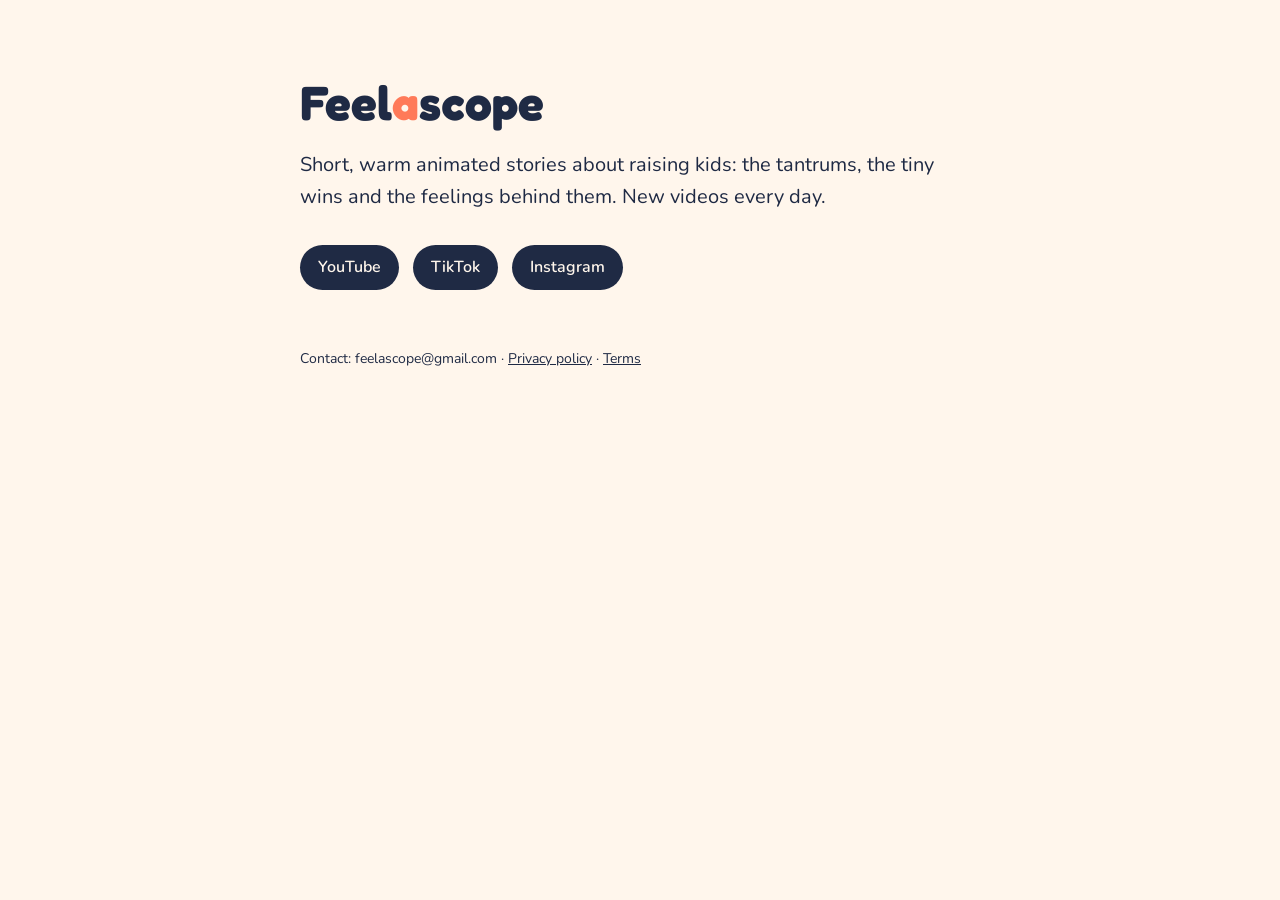
==== index.html @ 780f79e3 "Feelascope homepage, privacy policy en terms Co-Authored-By: Claude Opus 5.5 <noreply@anthropic.com>" ====
<!DOCTYPE html>
<html lang="en">
<head>
<meta charset="utf-8">
<meta name="viewport" content="width=device-width, initial-scale=1">
<title>Feelascope – parenting, one feeling at a time</title>
<link href="https://fonts.googleapis.com/css2?family=Fredoka:wght@500;600&family=Nunito:wght@400;600&display=swap" rel="stylesheet">
<style>
  body{margin:0;font-family:Nunito,system-ui,sans-serif;background:#FFF6EC;color:#1F2A44;line-height:1.6}
  main{max-width:680px;margin:0 auto;padding:64px 24px}
  h1{font-family:Fredoka,sans-serif;font-size:48px;margin:0 0 8px;color:#1F2A44}
  h1 span{color:#FF7A59}
  p.lead{font-size:20px;margin:0 0 32px}
  .links a{display:inline-block;margin:0 10px 10px 0;padding:10px 18px;border-radius:999px;background:#1F2A44;color:#FFF6EC;text-decoration:none;font-weight:600}
  footer{margin-top:48px;font-size:14px}
  footer a{color:#1F2A44}
</style>
</head>
<body>
<main>
  <h1>Feel<span>a</span>scope</h1>
  <p class="lead">Short, warm animated stories about raising kids: the tantrums, the tiny wins and the feelings behind them. New videos every day.</p>
  <div class="links">
    <a href="https://www.youtube.com/@feelascope">YouTube</a>
    <a href="https://www.tiktok.com/@feelascope">TikTok</a>
    <a href="https://www.instagram.com/feelascope">Instagram</a>
  </div>
  <footer>
    Contact: feelascope@gmail.com · <a href="privacy.html">Privacy policy</a> · <a href="terms.html">Terms</a>
  </footer>
</main>
</body>
</html>
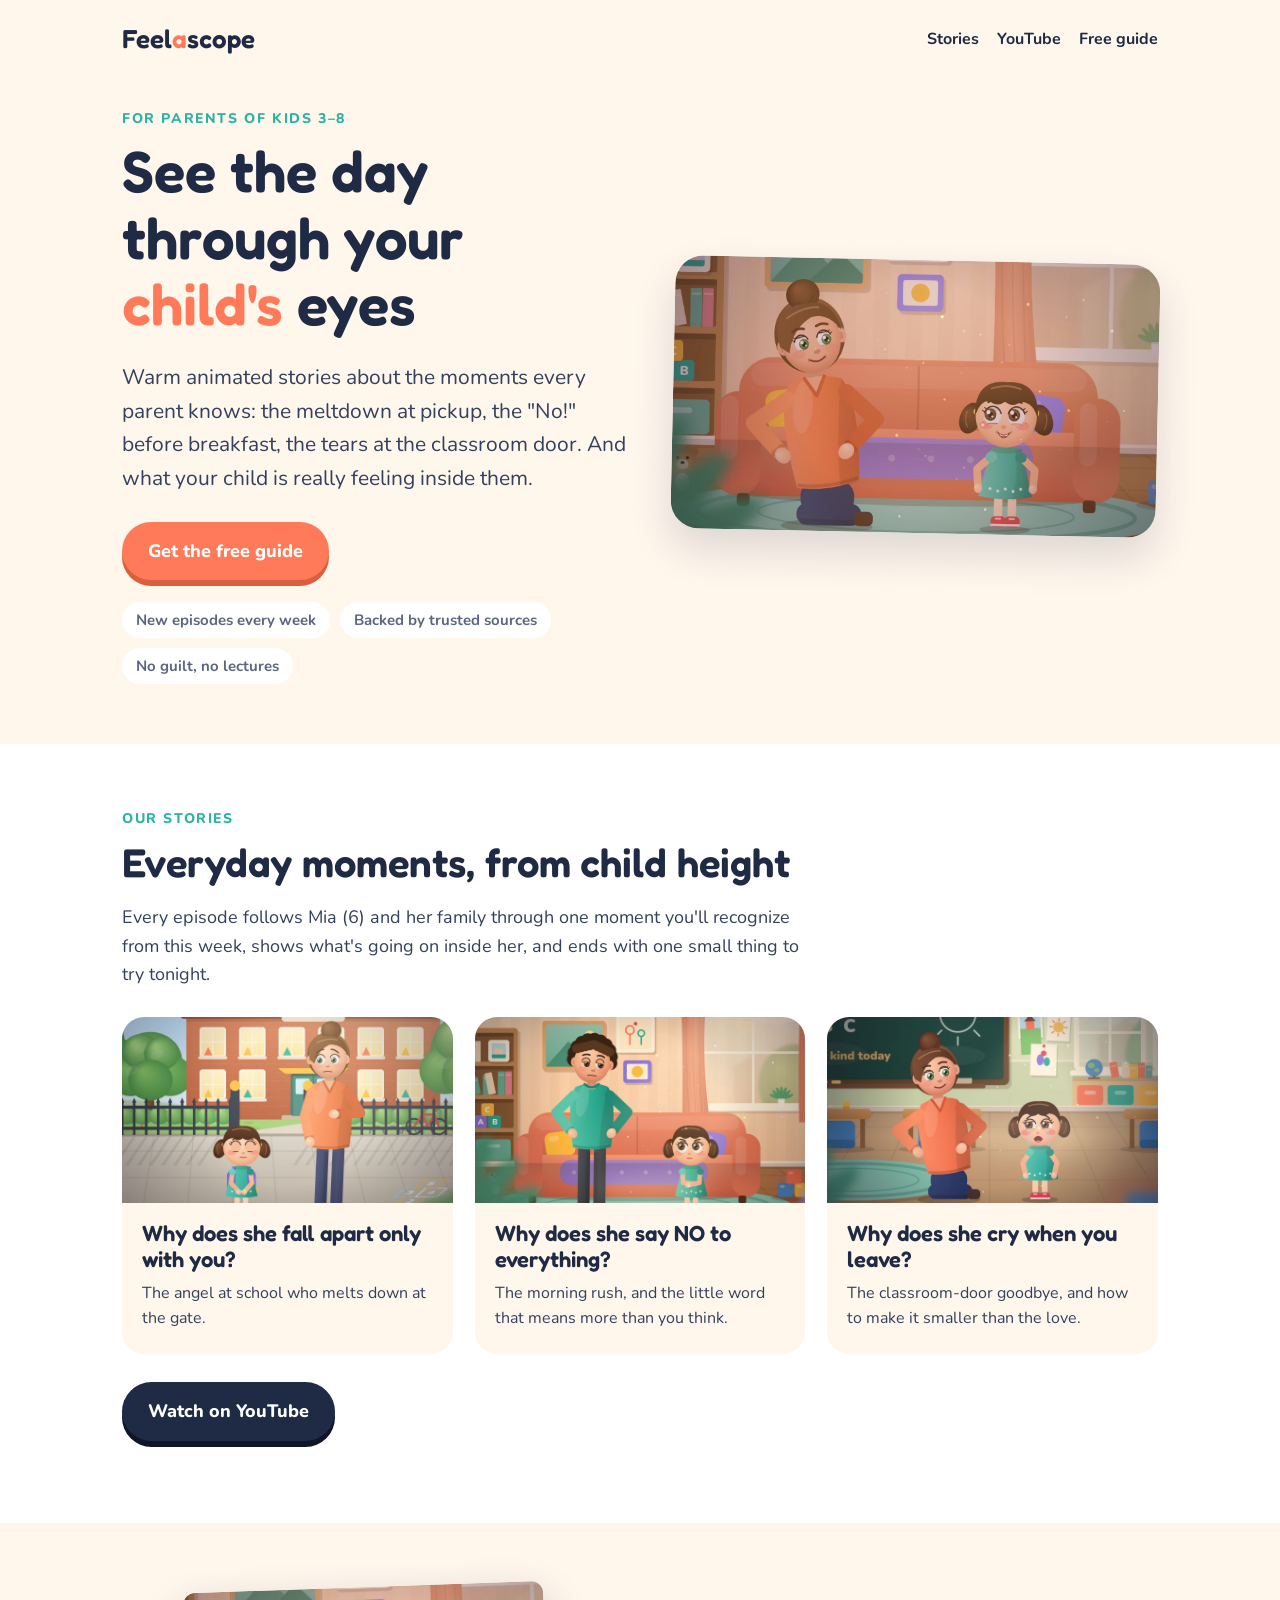
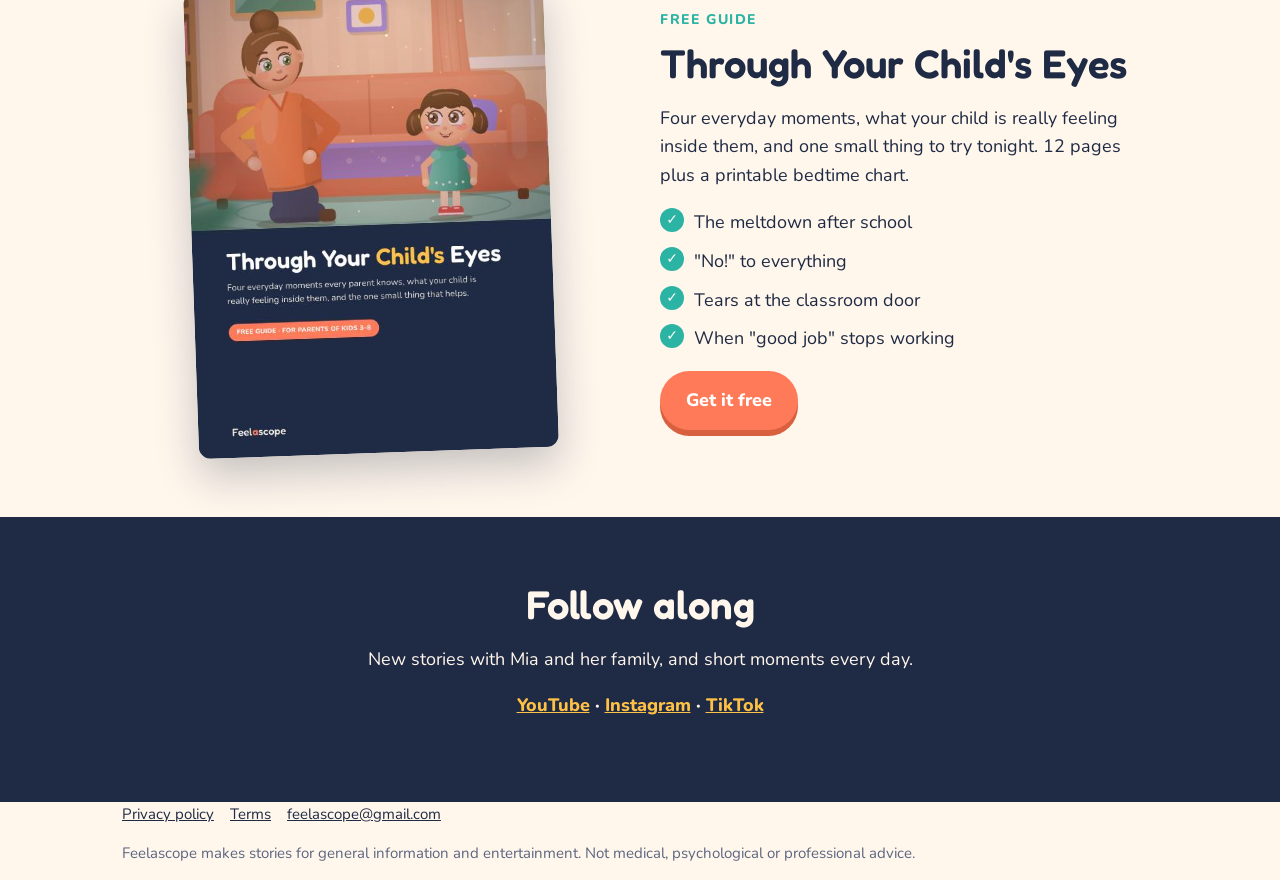
==== commit 201de8a1: "Nieuwe website: home, gratis gids (Through Your Child's Eyes), bedankpagina, privacy met nieuwsbrief" ====
--- a/index.html
+++ b/index.html
@@ -3,31 +3,78 @@
 <head>
 <meta charset="utf-8">
 <meta name="viewport" content="width=device-width, initial-scale=1">
-<title>Feelascope – parenting, one feeling at a time</title>
-<link href="https://fonts.googleapis.com/css2?family=Fredoka:wght@500;600&family=Nunito:wght@400;600&display=swap" rel="stylesheet">
-<style>
-  body{margin:0;font-family:Nunito,system-ui,sans-serif;background:#FFF6EC;color:#1F2A44;line-height:1.6}
-  main{max-width:680px;margin:0 auto;padding:64px 24px}
-  h1{font-family:Fredoka,sans-serif;font-size:48px;margin:0 0 8px;color:#1F2A44}
-  h1 span{color:#FF7A59}
-  p.lead{font-size:20px;margin:0 0 32px}
-  .links a{display:inline-block;margin:0 10px 10px 0;padding:10px 18px;border-radius:999px;background:#1F2A44;color:#FFF6EC;text-decoration:none;font-weight:600}
-  footer{margin-top:48px;font-size:14px}
-  footer a{color:#1F2A44}
-</style>
+<title>Feelascope – see the day through your child's eyes</title>
+<meta name="description" content="Warm animated stories about everyday family life, seen through your child's eyes. For parents of kids 3–8. Get the free guide.">
+<meta property="og:title" content="Feelascope – see the day through your child's eyes">
+<meta property="og:description" content="Animated stories for parents of kids 3–8, plus a free guide: 4 everyday moments and what your child is really feeling.">
+<meta property="og:image" content="https://feelascope-coder.github.io/img/cover.jpg">
+<link rel="icon" href="icon.png">
+<link rel="stylesheet" href="site.css">
 </head>
 <body>
+<nav class="nav">
+  <a class="logo" href="./">Feel<b>a</b>scope</a>
+  <div><a class="small hide-m" href="#stories">Stories</a><a class="small hide-m" href="https://www.youtube.com/@feelascope">YouTube</a><a class="small" href="free-guide.html">Free guide</a></div>
+</nav>
+
 <main>
-  <h1>Feel<span>a</span>scope</h1>
-  <p class="lead">Short, warm animated stories about raising kids: the tantrums, the tiny wins and the feelings behind them. New videos every day.</p>
-  <div class="links">
-    <a href="https://www.youtube.com/@feelascope">YouTube</a>
-    <a href="https://www.tiktok.com/@feelascope">TikTok</a>
-    <a href="https://www.instagram.com/feelascope">Instagram</a>
+<div class="wrap">
+  <div class="hero">
+    <div>
+      <div class="kicker">For parents of kids 3–8</div>
+      <h1>See the day through your <span>child's</span> eyes</h1>
+      <p class="lead">Warm animated stories about the moments every parent knows: the meltdown at pickup, the "No!" before breakfast, the tears at the classroom door. And what your child is really feeling inside them.</p>
+      <a class="btn" href="free-guide.html">Get the free guide</a>
+      <div class="chips"><span>New episodes every week</span><span>Backed by trusted sources</span><span>No guilt, no lectures</span></div>
+    </div>
+    <div class="art"><img src="img/cover.jpg" alt="Animated mom kneeling next to her smiling daughter in the living room" width="1400" height="788"></div>
   </div>
-  <footer>
-    Contact: feelascope@gmail.com · <a href="privacy.html">Privacy policy</a> · <a href="terms.html">Terms</a>
-  </footer>
+</div>
+
+<section class="band white" id="stories">
+  <div class="wrap">
+    <div class="kicker">Our stories</div>
+    <h2>Everyday moments, from child height</h2>
+    <p style="max-width:680px;color:#33405e">Every episode follows Mia (6) and her family through one moment you'll recognize from this week, shows what's going on inside her, and ends with one small thing to try tonight.</p>
+    <div class="grid3" style="margin-top:28px">
+      <div class="card"><img src="img/gate.jpg" alt="" loading="lazy"><div class="pad"><h3>Why does she fall apart only with you?</h3><p>The angel at school who melts down at the gate.</p></div></div>
+      <div class="card"><img src="img/no.jpg" alt="" loading="lazy"><div class="pad"><h3>Why does she say NO to everything?</h3><p>The morning rush, and the little word that means more than you think.</p></div></div>
+      <div class="card"><img src="img/door.jpg" alt="" loading="lazy"><div class="pad"><h3>Why does she cry when you leave?</h3><p>The classroom-door goodbye, and how to make it smaller than the love.</p></div></div>
+    </div>
+    <p style="margin-top:28px"><a class="btn dark" href="https://www.youtube.com/@feelascope">Watch on YouTube</a></p>
+  </div>
+</section>
+
+<section class="band">
+  <div class="wrap grid2">
+    <div><img class="book" src="img/guide-cover.jpg" alt="Cover of the free guide Through Your Child's Eyes" loading="lazy"></div>
+    <div>
+      <div class="kicker">Free guide</div>
+      <h2>Through Your Child's Eyes</h2>
+      <p>Four everyday moments, what your child is really feeling inside them, and one small thing to try tonight. 12 pages plus a printable bedtime chart.</p>
+      <ul class="check">
+        <li>The meltdown after school</li>
+        <li>"No!" to everything</li>
+        <li>Tears at the classroom door</li>
+        <li>When "good job" stops working</li>
+      </ul>
+      <a class="btn" href="free-guide.html">Get it free</a>
+    </div>
+  </div>
+</section>
+
+<section class="band ink">
+  <div class="wrap narrow" style="text-align:center">
+    <h2>Follow along</h2>
+    <p>New stories with Mia and her family, and short moments every day.</p>
+    <p style="font-weight:800"><a href="https://www.youtube.com/@feelascope">YouTube</a> · <a href="https://www.instagram.com/feelascope">Instagram</a> · <a href="https://www.tiktok.com/@feelascope">TikTok</a></p>
+  </div>
+</section>
 </main>
+
+<footer class="wrap">
+  <a href="privacy.html">Privacy policy</a><a href="terms.html">Terms</a><a href="mailto:feelascope@gmail.com">feelascope@gmail.com</a>
+  <p>Feelascope makes stories for general information and entertainment. Not medical, psychological or professional advice.</p>
+</footer>
 </body>
 </html>
--- a/site.css
+++ b/site.css
@@ -0,0 +1,71 @@
+@font-face{font-family:Fredoka;font-weight:600;font-display:swap;src:url(fonts/fredoka-latin-600-normal.woff2) format("woff2")}
+@font-face{font-family:Nunito;font-weight:400;font-display:swap;src:url(fonts/nunito-latin-400-normal.woff2) format("woff2")}
+@font-face{font-family:Nunito;font-weight:700;font-display:swap;src:url(fonts/nunito-latin-700-normal.woff2) format("woff2")}
+@font-face{font-family:Nunito;font-weight:800;font-display:swap;src:url(fonts/nunito-latin-800-normal.woff2) format("woff2")}
+:root{--ink:#1F2A44;--coral:#FF7A59;--sun:#FFC145;--teal:#2BB3A3;--lilac:#8C7CF0;--cream:#FFF6EC;--muted:#5d6680}
+*{box-sizing:border-box}
+html{scroll-behavior:smooth}
+body{margin:0;font-family:Nunito,system-ui,sans-serif;background:var(--cream);color:var(--ink);line-height:1.6;font-size:18px;-webkit-font-smoothing:antialiased}
+img{max-width:100%;height:auto;display:block}
+a{color:var(--ink)}
+h1,h2,h3{font-family:Fredoka,Nunito,sans-serif;font-weight:600;line-height:1.15;margin:0 0 .4em}
+h1{font-size:clamp(36px,6vw,58px)}
+h2{font-size:clamp(28px,4vw,40px)}
+h3{font-size:22px}
+.wrap{max-width:1080px;margin:0 auto;padding:0 22px}
+.narrow{max-width:720px}
+/* nav */
+.nav{display:flex;align-items:center;justify-content:space-between;padding:18px 22px;max-width:1080px;margin:0 auto}
+.logo{font-family:Fredoka;font-weight:600;font-size:26px;text-decoration:none}
+.logo b{color:var(--coral);font-weight:600}
+.nav a.small{font-weight:700;text-decoration:none;margin-left:18px;font-size:16px}
+/* buttons */
+.btn{display:inline-block;background:var(--coral);color:#fff;font-weight:800;text-decoration:none;padding:15px 26px;border-radius:999px;border:0;font-size:18px;font-family:Nunito;cursor:pointer;box-shadow:0 6px 0 #d9603f;transition:transform .1s}
+.btn:hover{transform:translateY(-1px)}
+.btn:active{transform:translateY(3px);box-shadow:0 3px 0 #d9603f}
+.btn.dark{background:var(--ink);box-shadow:0 6px 0 #0f1629}
+.btn[disabled]{opacity:.6;cursor:default}
+/* hero */
+.hero{display:grid;grid-template-columns:1.05fr 1fr;gap:42px;align-items:center;padding:30px 0 60px}
+.hero p.lead{font-size:21px;color:#33405e;margin:0 0 26px}
+.hero h1 span{color:var(--coral)}
+.hero .art{border-radius:28px;overflow:hidden;box-shadow:0 20px 40px rgba(31,42,68,.15);transform:rotate(1.2deg)}
+.chips{display:flex;flex-wrap:wrap;gap:10px;margin-top:22px;font-size:15px;font-weight:700;color:var(--muted)}
+.chips span{background:#fff;border-radius:999px;padding:6px 14px}
+/* sections */
+section.band{padding:64px 0}
+section.white{background:#fff}
+section.ink{background:var(--ink);color:var(--cream)}
+section.ink a{color:var(--sun)}
+.grid3{display:grid;grid-template-columns:repeat(3,1fr);gap:22px}
+.grid2{display:grid;grid-template-columns:1fr 1fr;gap:40px;align-items:center}
+.card{background:var(--cream);border-radius:22px;overflow:hidden}
+section.white .card{background:var(--cream)}
+.card .pad{padding:18px 20px 22px}
+.card p{margin:0;color:#33405e;font-size:16px}
+.kicker{font-weight:800;font-size:14px;letter-spacing:1.6px;text-transform:uppercase;color:var(--teal);margin-bottom:8px}
+.steps{list-style:none;padding:0;margin:0;counter-reset:s}
+.steps li{counter-increment:s;position:relative;padding-left:52px;margin-bottom:20px}
+.steps li:before{content:counter(s);position:absolute;left:0;top:0;width:36px;height:36px;border-radius:50%;background:var(--coral);color:#fff;font-weight:800;text-align:center;line-height:36px}
+/* form */
+.signup{background:#fff;border-radius:24px;padding:26px;box-shadow:0 14px 34px rgba(31,42,68,.12)}
+.signup label{display:block;font-weight:800;margin-bottom:8px}
+.signup input[type=email],.signup input[type=text]{width:100%;font-size:18px;padding:14px 16px;border-radius:14px;border:2px solid #e2d9cc;font-family:Nunito;margin-bottom:12px;background:#fffdf9}
+.signup input:focus{outline:none;border-color:var(--teal)}
+.signup .btn{width:100%}
+.fine{font-size:14px;color:var(--muted);margin-top:10px}
+.check{list-style:none;padding:0;margin:18px 0}
+.check li{padding-left:34px;position:relative;margin-bottom:10px}
+.check li:before{content:"✓";position:absolute;left:0;top:0;width:24px;height:24px;border-radius:50%;background:var(--teal);color:#fff;font-weight:800;text-align:center;line-height:24px;font-size:14px}
+.book{border-radius:12px;box-shadow:0 18px 40px rgba(31,42,68,.25);transform:rotate(-2deg);max-width:360px;margin:0 auto}
+.video{position:relative;padding-top:56.25%;border-radius:20px;overflow:hidden;background:#000}
+.video iframe{position:absolute;inset:0;width:100%;height:100%;border:0}
+footer{padding:36px 0 48px;font-size:15px;color:var(--muted)}
+footer a{margin-right:16px}
+@media (max-width:820px){
+  .hero,.grid2{grid-template-columns:1fr;gap:28px}
+  .grid3{grid-template-columns:1fr}
+  .hero .art{transform:none}
+  body{font-size:17px}
+  .nav a.small.hide-m{display:none}
+}
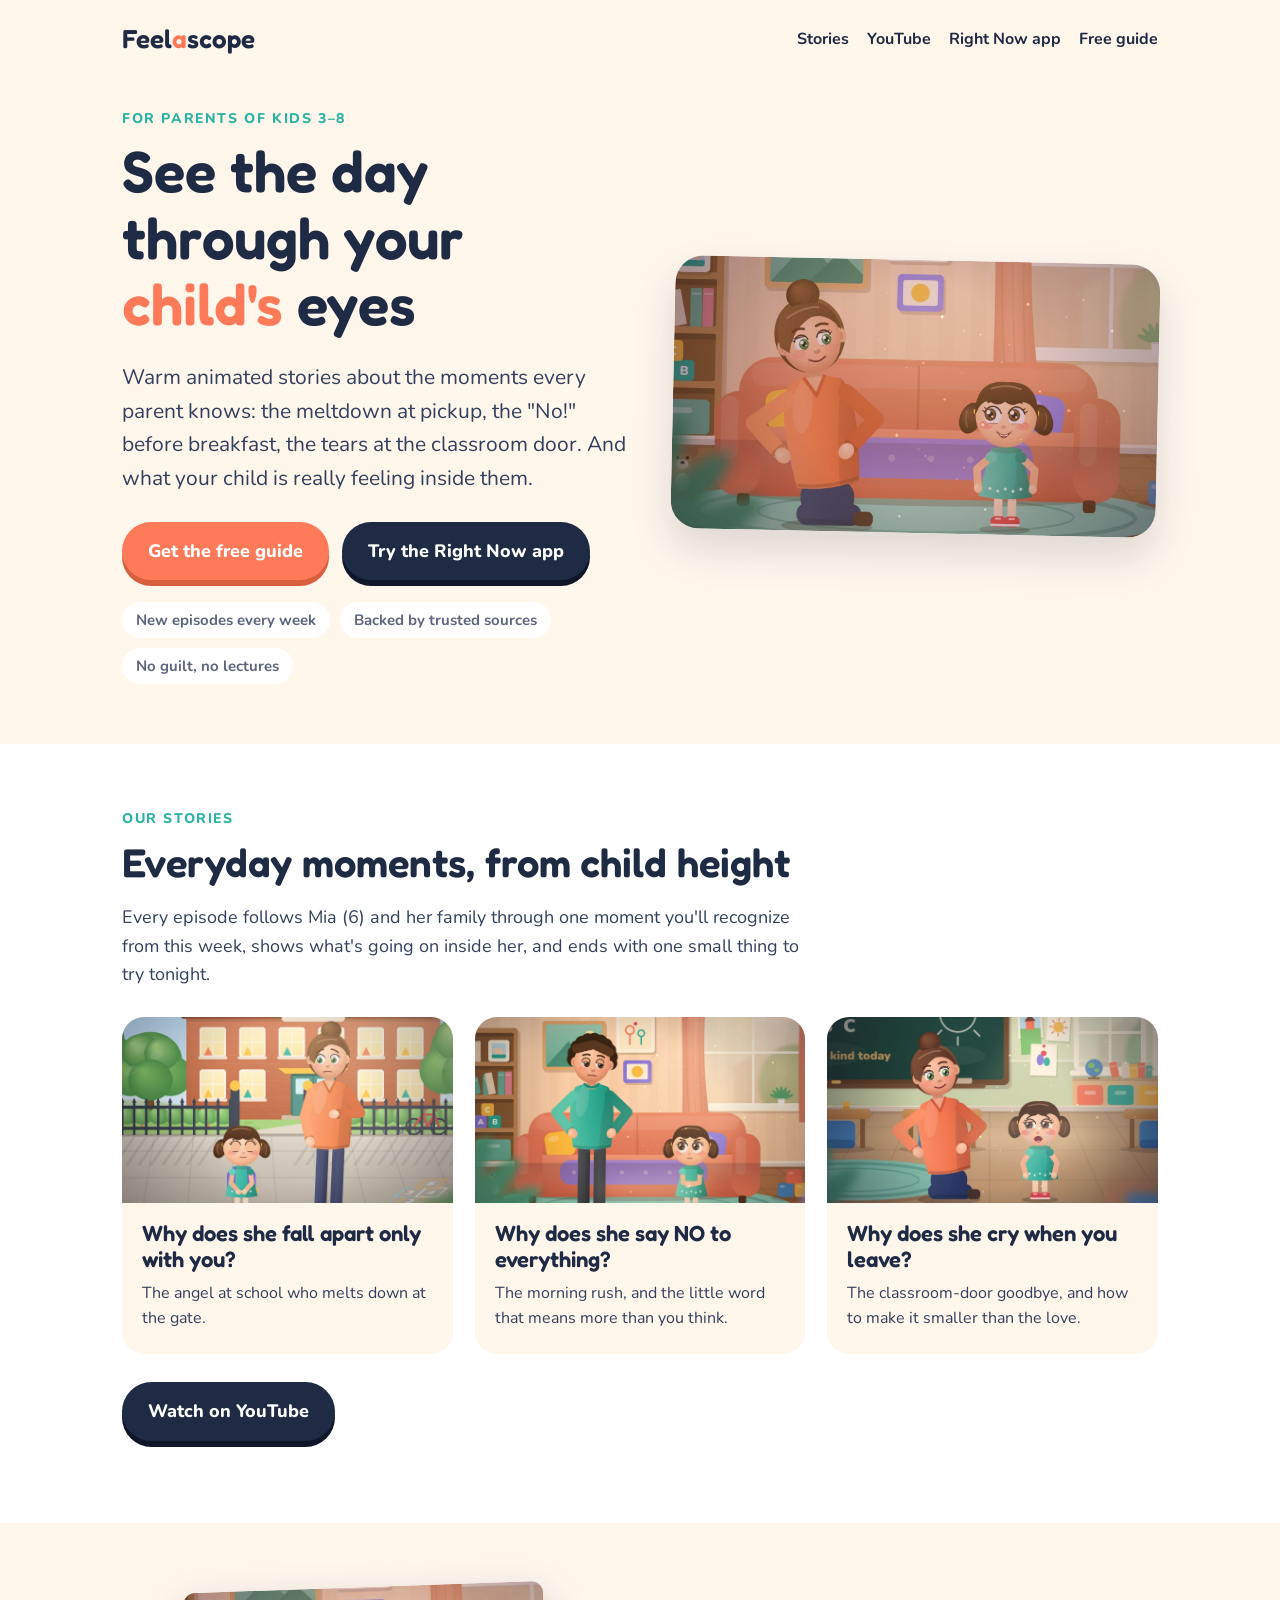
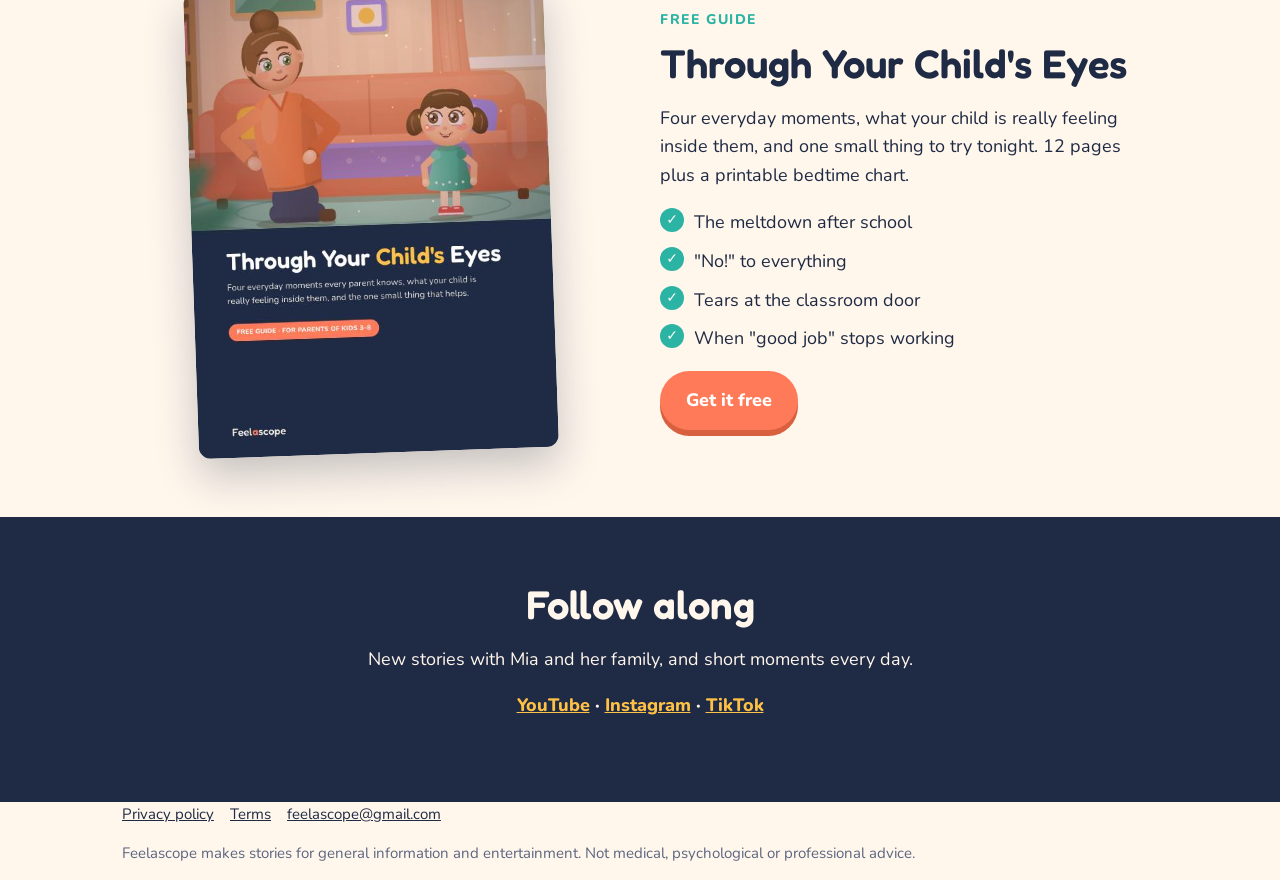
==== commit 6152b468: "Feelascope Right Now: web-app (PWA) met 10 momenten, 3 gratis, wachtlijst via Kit, licentie-unlock (" ====
--- a/index.html
+++ b/index.html
@@ -14,7 +14,7 @@
 <body>
 <nav class="nav">
   <a class="logo" href="./">Feel<b>a</b>scope</a>
-  <div><a class="small hide-m" href="#stories">Stories</a><a class="small hide-m" href="https://www.youtube.com/@feelascope">YouTube</a><a class="small" href="free-guide.html">Free guide</a></div>
+  <div><a class="small hide-m" href="#stories">Stories</a><a class="small hide-m" href="https://www.youtube.com/@feelascope">YouTube</a><a class="small" href="app/">Right Now app</a><a class="small" href="free-guide.html">Free guide</a></div>
 </nav>
 
 <main>
@@ -24,7 +24,7 @@
       <div class="kicker">For parents of kids 3–8</div>
       <h1>See the day through your <span>child's</span> eyes</h1>
       <p class="lead">Warm animated stories about the moments every parent knows: the meltdown at pickup, the "No!" before breakfast, the tears at the classroom door. And what your child is really feeling inside them.</p>
-      <a class="btn" href="free-guide.html">Get the free guide</a>
+      <a class="btn" href="free-guide.html">Get the free guide</a> <a class="btn dark" href="app/" style="margin-left:8px">Try the Right Now app</a>
       <div class="chips"><span>New episodes every week</span><span>Backed by trusted sources</span><span>No guilt, no lectures</span></div>
     </div>
     <div class="art"><img src="img/cover.jpg" alt="Animated mom kneeling next to her smiling daughter in the living room" width="1400" height="788"></div>
